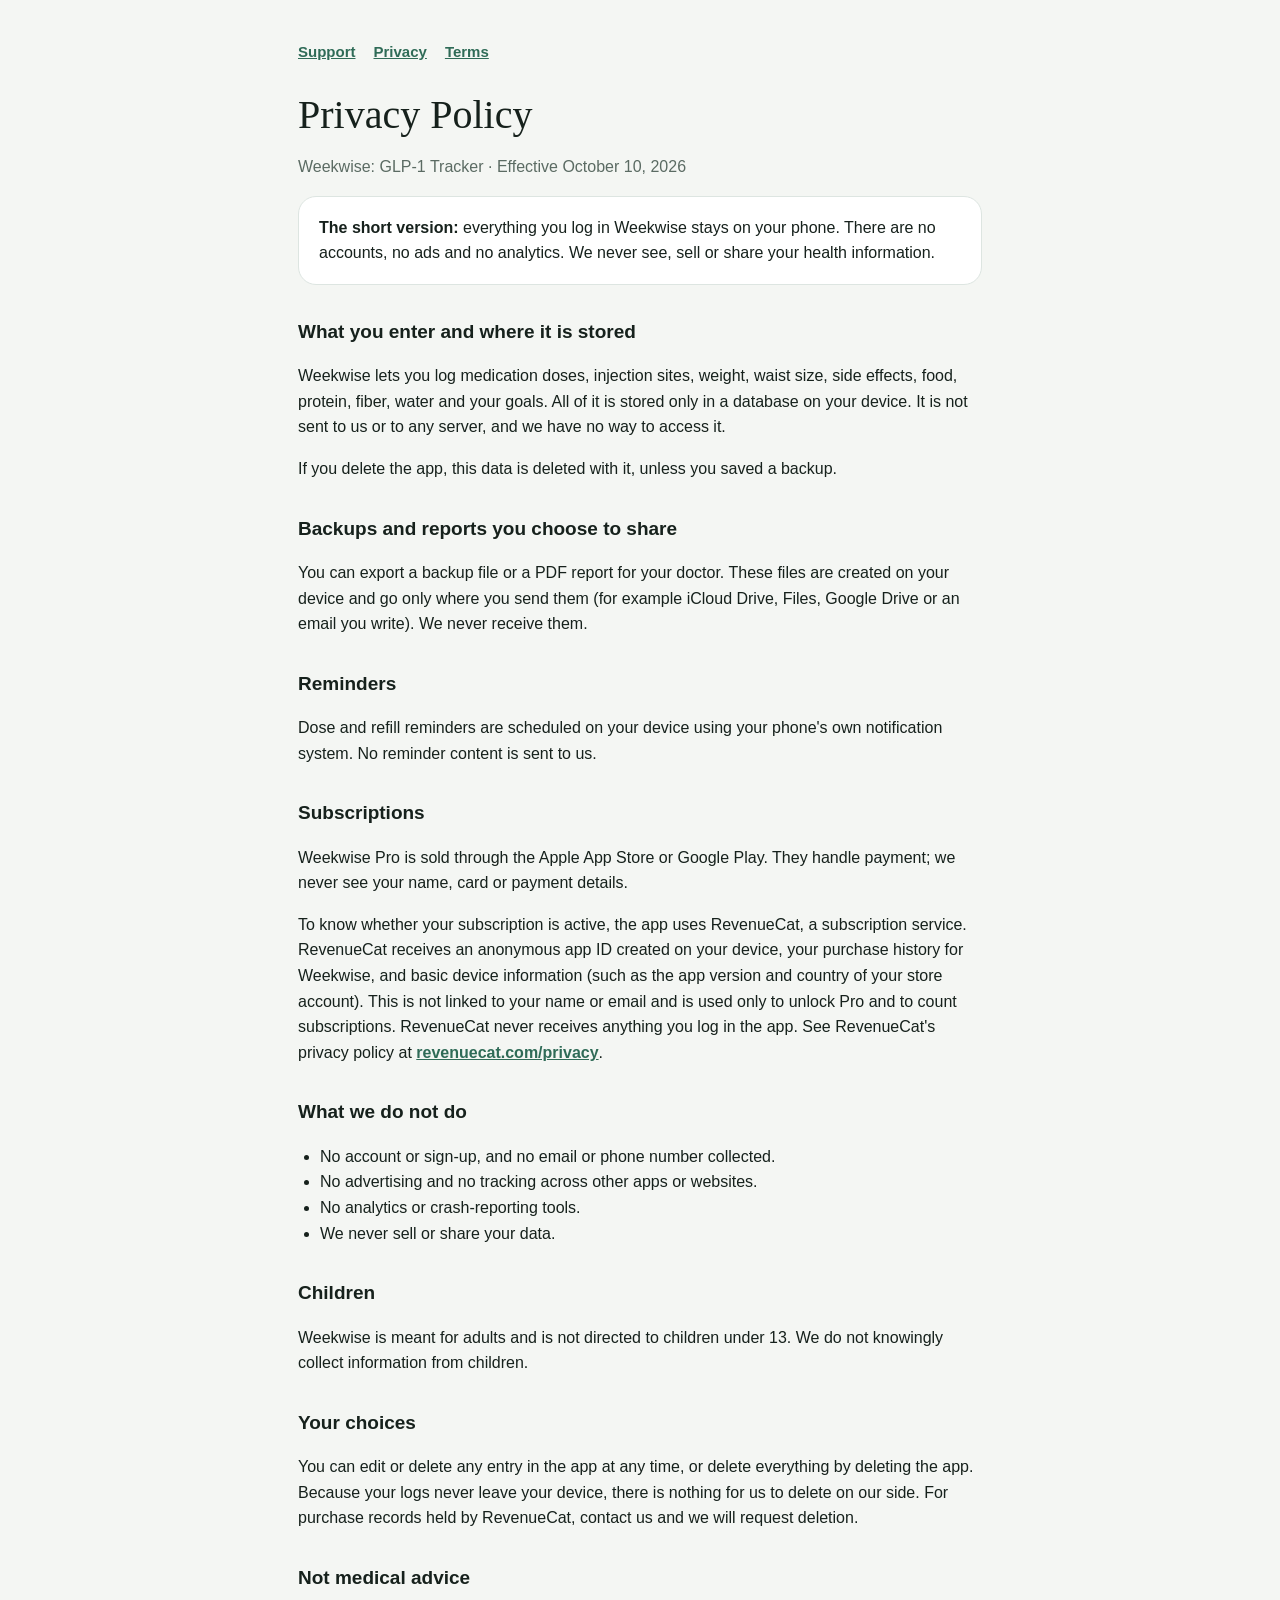
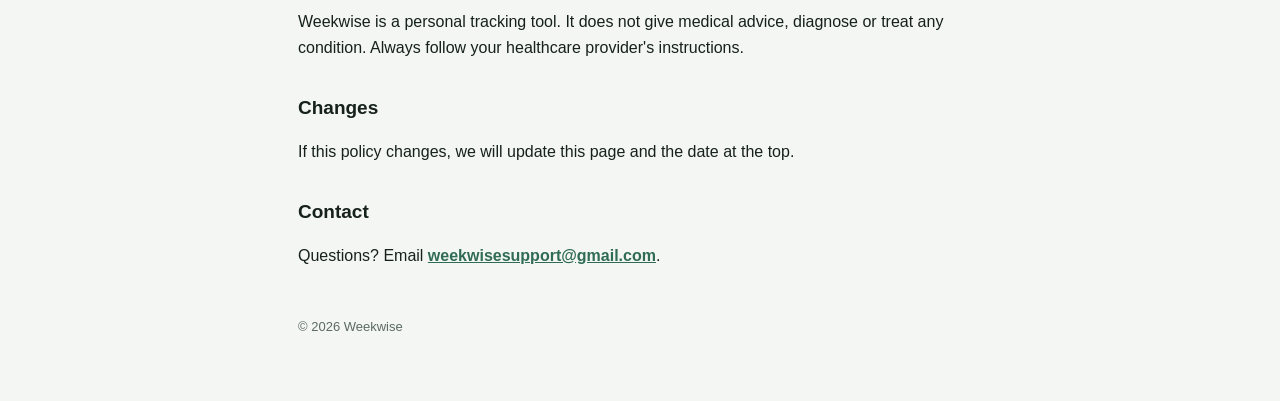
==== privacy.html @ 17e5dcbd "Weekwise support, privacy and terms pages Co-Authored-By: Claude Opus 5.5 <noreply@anthropic.com> Cl" ====
<!doctype html>
<html lang="en"><head><meta charset="utf-8"><meta name="viewport" content="width=device-width,initial-scale=1">
<title>Weekwise Privacy Policy</title><link rel="stylesheet" href="style.css"></head>
<body><main>
<nav><a href="index.html">Support</a><a href="privacy.html">Privacy</a><a href="terms.html">Terms</a></nav>
<h1>Privacy Policy</h1>
<p class="muted">Weekwise: GLP-1 Tracker · Effective October 10, 2026</p>

<div class="card"><strong>The short version:</strong> everything you log in Weekwise stays on your phone. There are no accounts, no ads and no analytics. We never see, sell or share your health information.</div>

<h2>What you enter and where it is stored</h2>
<p>Weekwise lets you log medication doses, injection sites, weight, waist size, side effects, food, protein, fiber, water and your goals. All of it is stored only in a database on your device. It is not sent to us or to any server, and we have no way to access it.</p>
<p>If you delete the app, this data is deleted with it, unless you saved a backup.</p>

<h2>Backups and reports you choose to share</h2>
<p>You can export a backup file or a PDF report for your doctor. These files are created on your device and go only where you send them (for example iCloud Drive, Files, Google Drive or an email you write). We never receive them.</p>

<h2>Reminders</h2>
<p>Dose and refill reminders are scheduled on your device using your phone's own notification system. No reminder content is sent to us.</p>

<h2>Subscriptions</h2>
<p>Weekwise Pro is sold through the Apple App Store or Google Play. They handle payment; we never see your name, card or payment details.</p>
<p>To know whether your subscription is active, the app uses RevenueCat, a subscription service. RevenueCat receives an anonymous app ID created on your device, your purchase history for Weekwise, and basic device information (such as the app version and country of your store account). This is not linked to your name or email and is used only to unlock Pro and to count subscriptions. RevenueCat never receives anything you log in the app. See RevenueCat's privacy policy at <a href="https://www.revenuecat.com/privacy">revenuecat.com/privacy</a>.</p>

<h2>What we do not do</h2>
<ul>
<li>No account or sign-up, and no email or phone number collected.</li>
<li>No advertising and no tracking across other apps or websites.</li>
<li>No analytics or crash-reporting tools.</li>
<li>We never sell or share your data.</li>
</ul>

<h2>Children</h2>
<p>Weekwise is meant for adults and is not directed to children under 13. We do not knowingly collect information from children.</p>

<h2>Your choices</h2>
<p>You can edit or delete any entry in the app at any time, or delete everything by deleting the app. Because your logs never leave your device, there is nothing for us to delete on our side. For purchase records held by RevenueCat, contact us and we will request deletion.</p>

<h2>Not medical advice</h2>
<p>Weekwise is a personal tracking tool. It does not give medical advice, diagnose or treat any condition. Always follow your healthcare provider's instructions.</p>

<h2>Changes</h2>
<p>If this policy changes, we will update this page and the date at the top.</p>

<h2>Contact</h2>
<p>Questions? Email <a href="mailto:weekwisesupport@gmail.com">weekwisesupport@gmail.com</a>.</p>
<footer>© 2026 Weekwise</footer>
</main></body></html>
---- style.css ----
:root{--bg:#f4f6f3;--card:#fff;--ink:#16211c;--muted:#5b6b63;--pine:#2f6b57;--line:#dde5e1}
@media (prefers-color-scheme:dark){:root{--bg:#121816;--card:#1b2320;--ink:#e8efeb;--muted:#9fb0a8;--pine:#6cc0a0;--line:#2a3531}}
*{box-sizing:border-box}body{margin:0;background:var(--bg);color:var(--ink);font:16px/1.6 -apple-system,BlinkMacSystemFont,"Segoe UI",Roboto,Helvetica,Arial,sans-serif}
main{max-width:720px;margin:0 auto;padding:40px 18px 64px}
h1{font-family:Georgia,"Times New Roman",serif;font-weight:400;font-size:40px;line-height:1.15;margin:0 0 6px}
h2{font-size:19px;margin:32px 0 8px}p,li{color:var(--ink)}.muted{color:var(--muted)}
a{color:var(--pine);font-weight:600}nav{display:flex;gap:18px;margin-bottom:28px;font-size:15px}
.card{background:var(--card);border:1px solid var(--line);border-radius:18px;padding:18px 20px;margin:16px 0}
ul{padding-left:22px}footer{margin-top:48px;font-size:13px;color:var(--muted)}
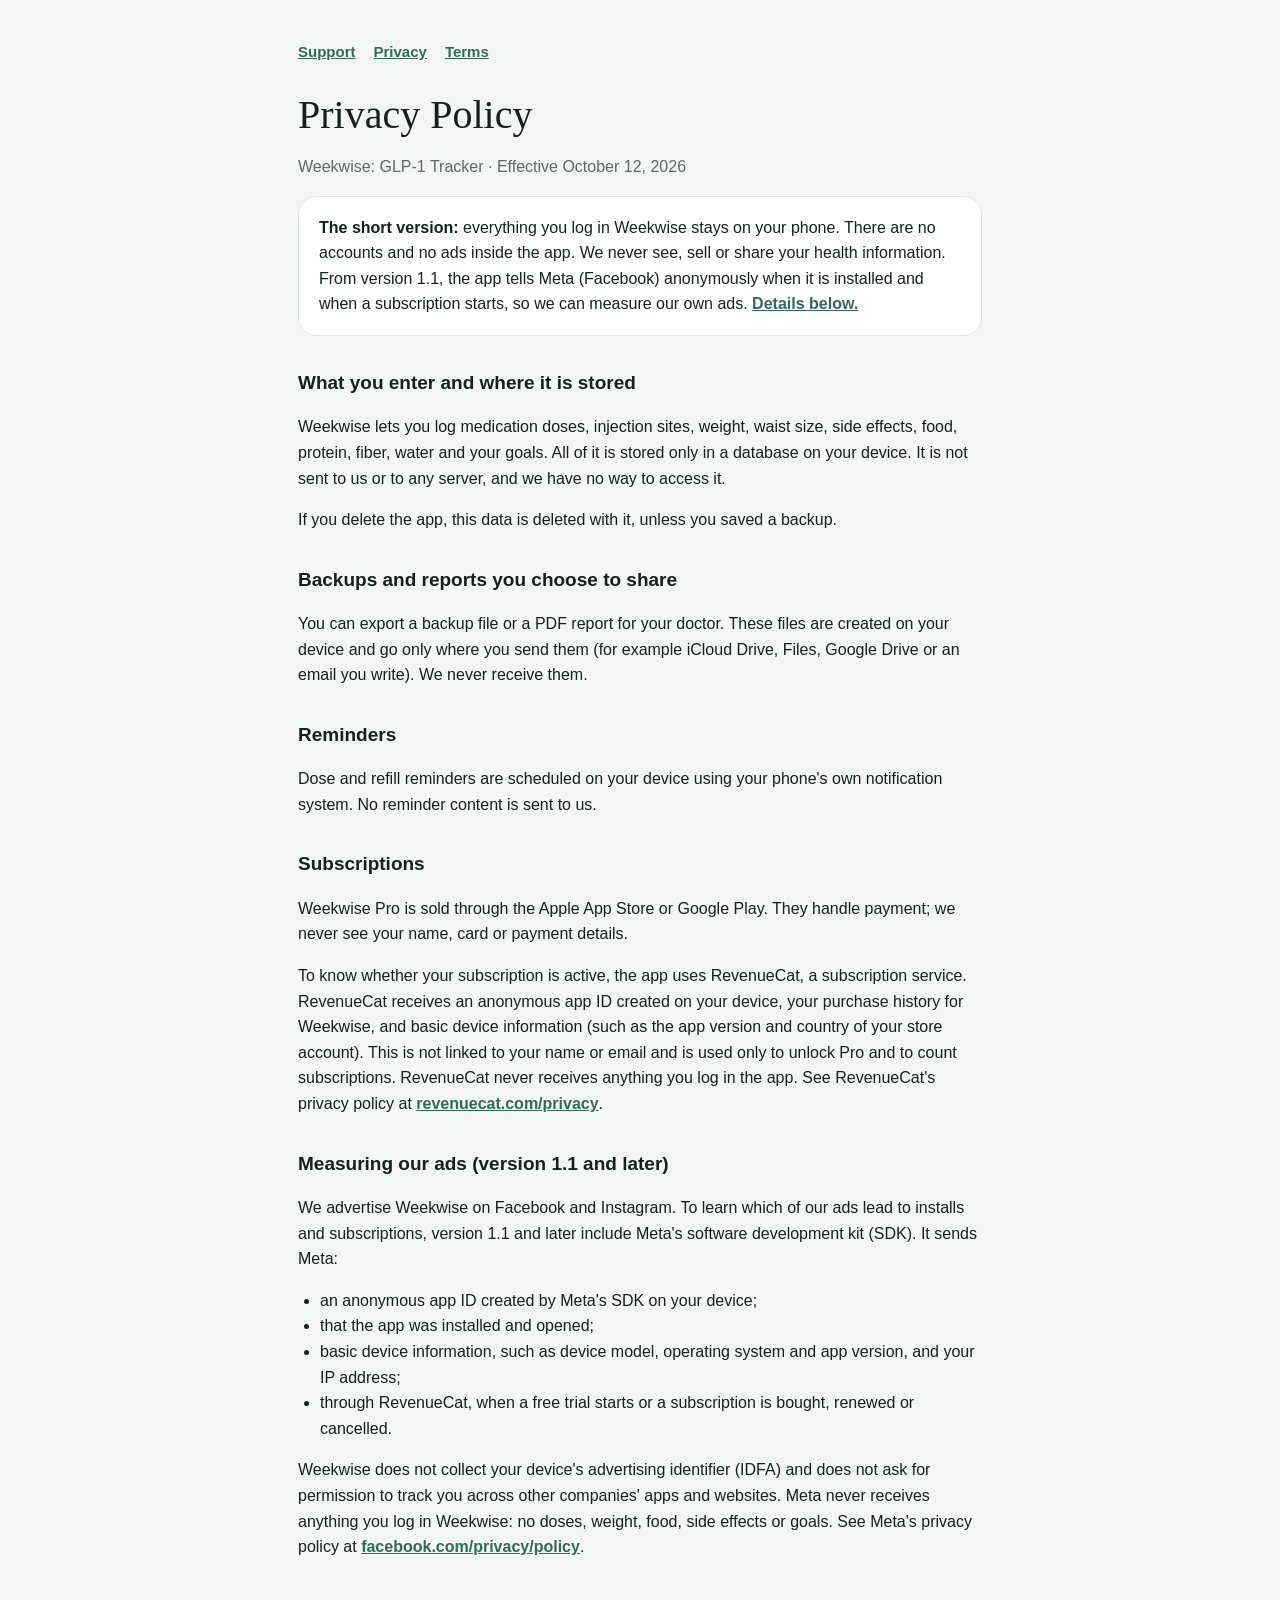
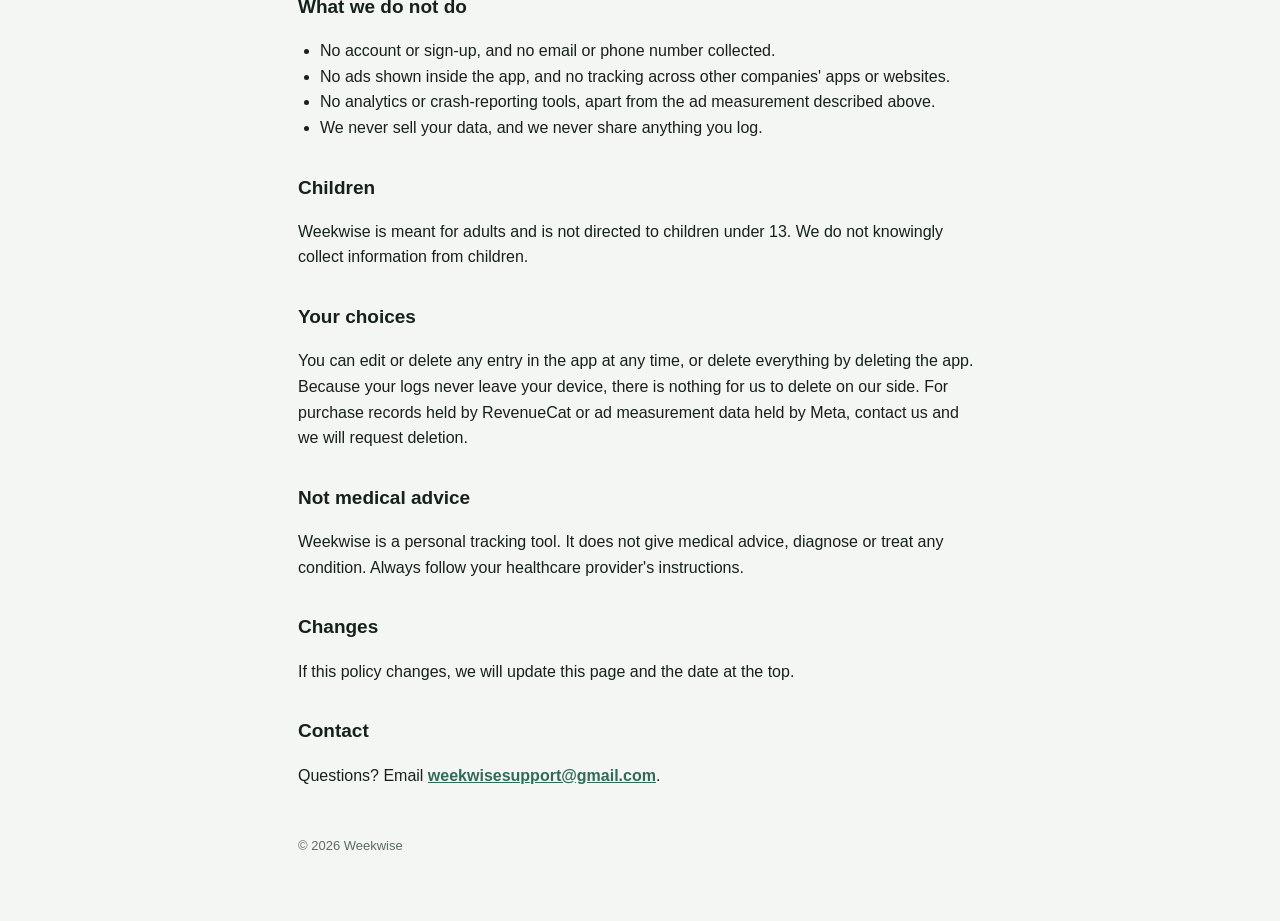
==== commit ec668c76: "Privacy policy: describe Meta ad measurement in version 1.1" ====
--- a/privacy.html
+++ b/privacy.html
@@ -4,9 +4,9 @@
 <body><main>
 <nav><a href="index.html">Support</a><a href="privacy.html">Privacy</a><a href="terms.html">Terms</a></nav>
 <h1>Privacy Policy</h1>
-<p class="muted">Weekwise: GLP-1 Tracker · Effective October 10, 2026</p>
+<p class="muted">Weekwise: GLP-1 Tracker · Effective October 12, 2026</p>
 
-<div class="card"><strong>The short version:</strong> everything you log in Weekwise stays on your phone. There are no accounts, no ads and no analytics. We never see, sell or share your health information.</div>
+<div class="card"><strong>The short version:</strong> everything you log in Weekwise stays on your phone. There are no accounts and no ads inside the app. We never see, sell or share your health information. From version 1.1, the app tells Meta (Facebook) anonymously when it is installed and when a subscription starts, so we can measure our own ads. <a href="#ads">Details below.</a></div>
 
 <h2>What you enter and where it is stored</h2>
 <p>Weekwise lets you log medication doses, injection sites, weight, waist size, side effects, food, protein, fiber, water and your goals. All of it is stored only in a database on your device. It is not sent to us or to any server, and we have no way to access it.</p>
@@ -22,19 +22,29 @@
 <p>Weekwise Pro is sold through the Apple App Store or Google Play. They handle payment; we never see your name, card or payment details.</p>
 <p>To know whether your subscription is active, the app uses RevenueCat, a subscription service. RevenueCat receives an anonymous app ID created on your device, your purchase history for Weekwise, and basic device information (such as the app version and country of your store account). This is not linked to your name or email and is used only to unlock Pro and to count subscriptions. RevenueCat never receives anything you log in the app. See RevenueCat's privacy policy at <a href="https://www.revenuecat.com/privacy">revenuecat.com/privacy</a>.</p>
 
+<h2 id="ads">Measuring our ads (version 1.1 and later)</h2>
+<p>We advertise Weekwise on Facebook and Instagram. To learn which of our ads lead to installs and subscriptions, version 1.1 and later include Meta's software development kit (SDK). It sends Meta:</p>
+<ul>
+<li>an anonymous app ID created by Meta's SDK on your device;</li>
+<li>that the app was installed and opened;</li>
+<li>basic device information, such as device model, operating system and app version, and your IP address;</li>
+<li>through RevenueCat, when a free trial starts or a subscription is bought, renewed or cancelled.</li>
+</ul>
+<p>Weekwise does not collect your device's advertising identifier (IDFA) and does not ask for permission to track you across other companies' apps and websites. Meta never receives anything you log in Weekwise: no doses, weight, food, side effects or goals. See Meta's privacy policy at <a href="https://www.facebook.com/privacy/policy">facebook.com/privacy/policy</a>.</p>
+
 <h2>What we do not do</h2>
 <ul>
 <li>No account or sign-up, and no email or phone number collected.</li>
-<li>No advertising and no tracking across other apps or websites.</li>
-<li>No analytics or crash-reporting tools.</li>
-<li>We never sell or share your data.</li>
+<li>No ads shown inside the app, and no tracking across other companies&#39; apps or websites.</li>
+<li>No analytics or crash-reporting tools, apart from the ad measurement described above.</li>
+<li>We never sell your data, and we never share anything you log.</li>
 </ul>
 
 <h2>Children</h2>
 <p>Weekwise is meant for adults and is not directed to children under 13. We do not knowingly collect information from children.</p>
 
 <h2>Your choices</h2>
-<p>You can edit or delete any entry in the app at any time, or delete everything by deleting the app. Because your logs never leave your device, there is nothing for us to delete on our side. For purchase records held by RevenueCat, contact us and we will request deletion.</p>
+<p>You can edit or delete any entry in the app at any time, or delete everything by deleting the app. Because your logs never leave your device, there is nothing for us to delete on our side. For purchase records held by RevenueCat or ad measurement data held by Meta, contact us and we will request deletion.</p>
 
 <h2>Not medical advice</h2>
 <p>Weekwise is a personal tracking tool. It does not give medical advice, diagnose or treat any condition. Always follow your healthcare provider's instructions.</p>
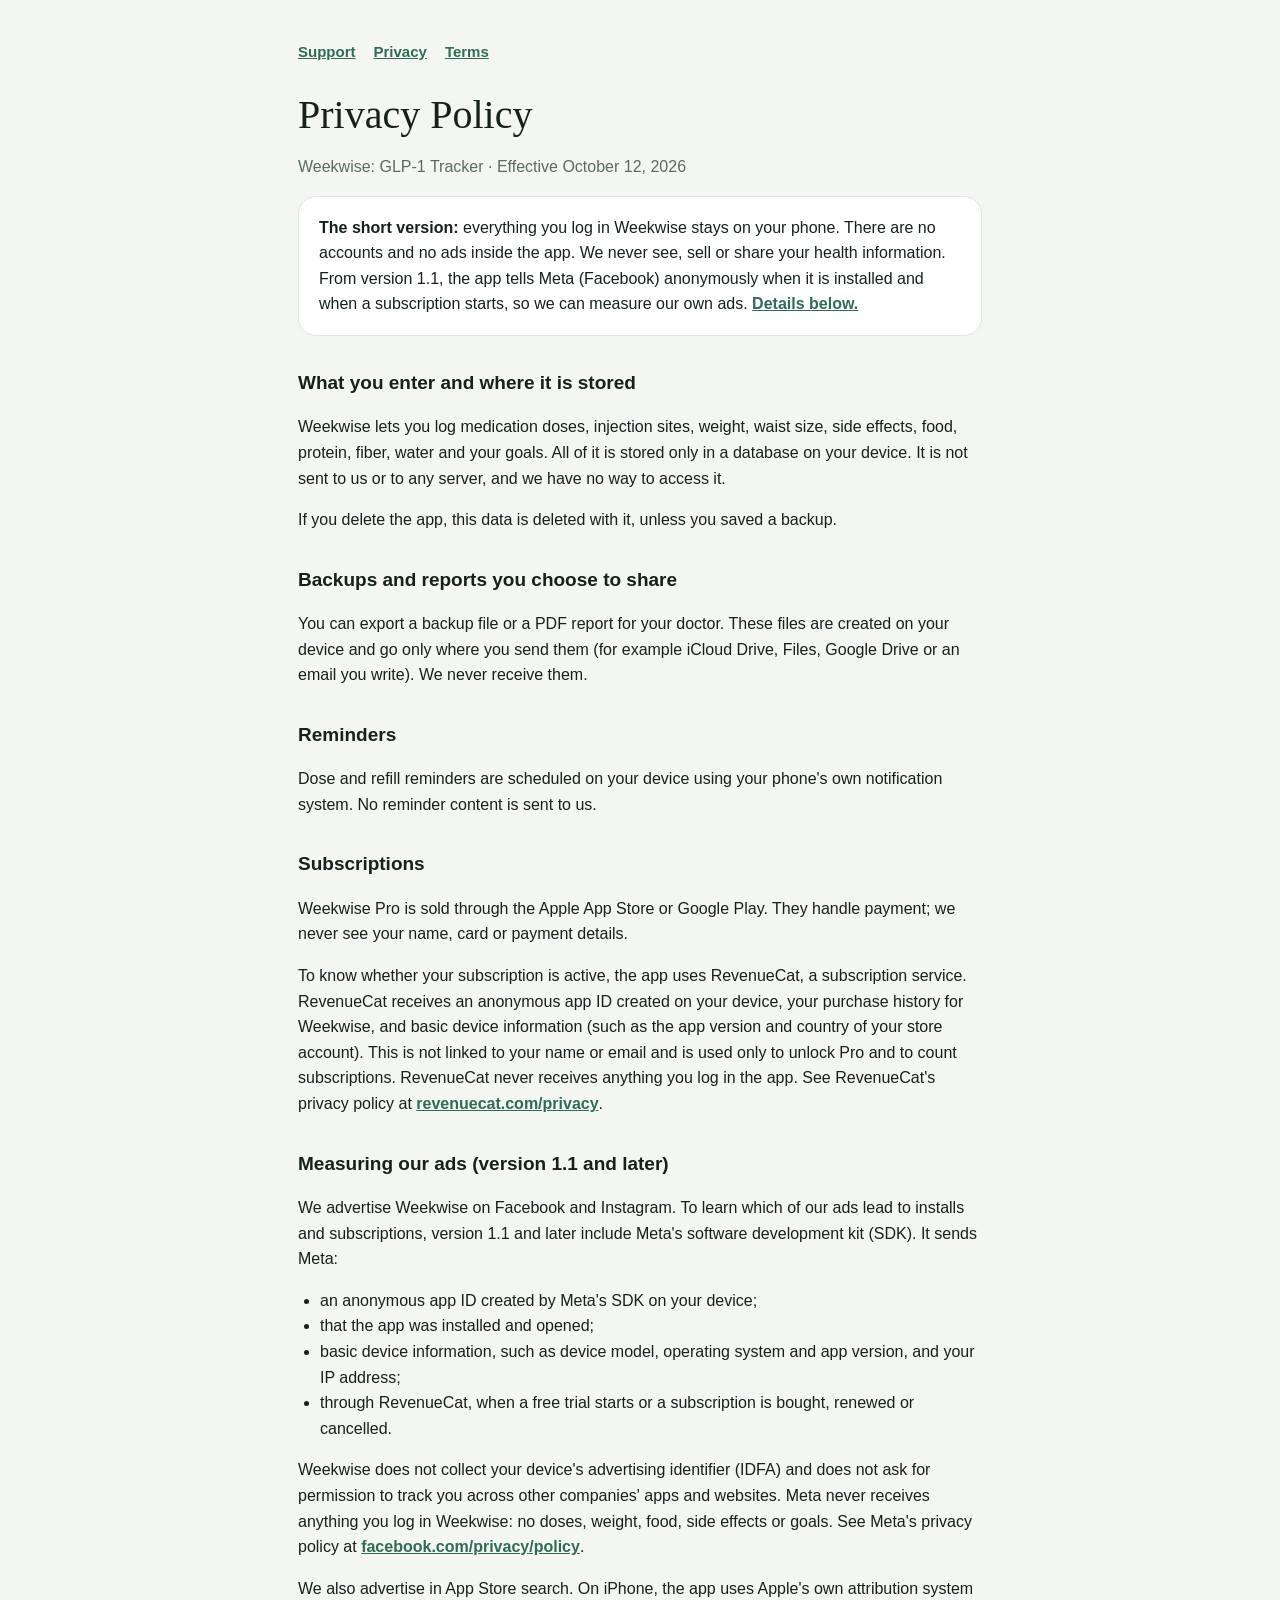
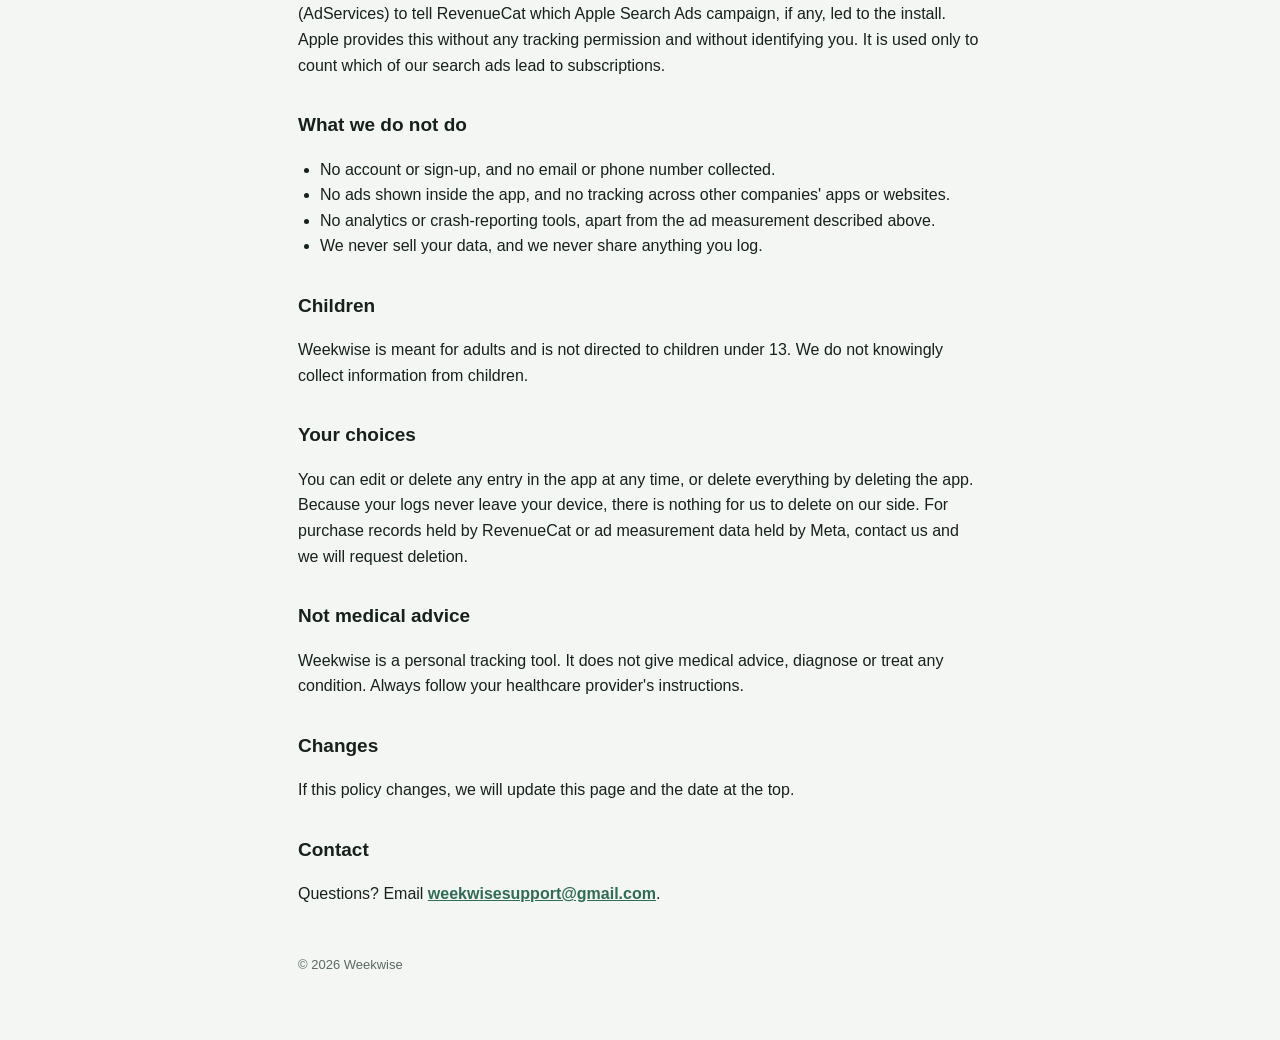
==== commit 11e0b4e8: "Privacy: mention Apple Search Ads attribution (AdServices) Co-Authored-By: Claude Opus 5.5 <noreply@" ====
--- a/privacy.html
+++ b/privacy.html
@@ -31,6 +31,7 @@
 <li>through RevenueCat, when a free trial starts or a subscription is bought, renewed or cancelled.</li>
 </ul>
 <p>Weekwise does not collect your device's advertising identifier (IDFA) and does not ask for permission to track you across other companies' apps and websites. Meta never receives anything you log in Weekwise: no doses, weight, food, side effects or goals. See Meta's privacy policy at <a href="https://www.facebook.com/privacy/policy">facebook.com/privacy/policy</a>.</p>
+<p>We also advertise in App Store search. On iPhone, the app uses Apple's own attribution system (AdServices) to tell RevenueCat which Apple Search Ads campaign, if any, led to the install. Apple provides this without any tracking permission and without identifying you. It is used only to count which of our search ads lead to subscriptions.</p>
 
 <h2>What we do not do</h2>
 <ul>
